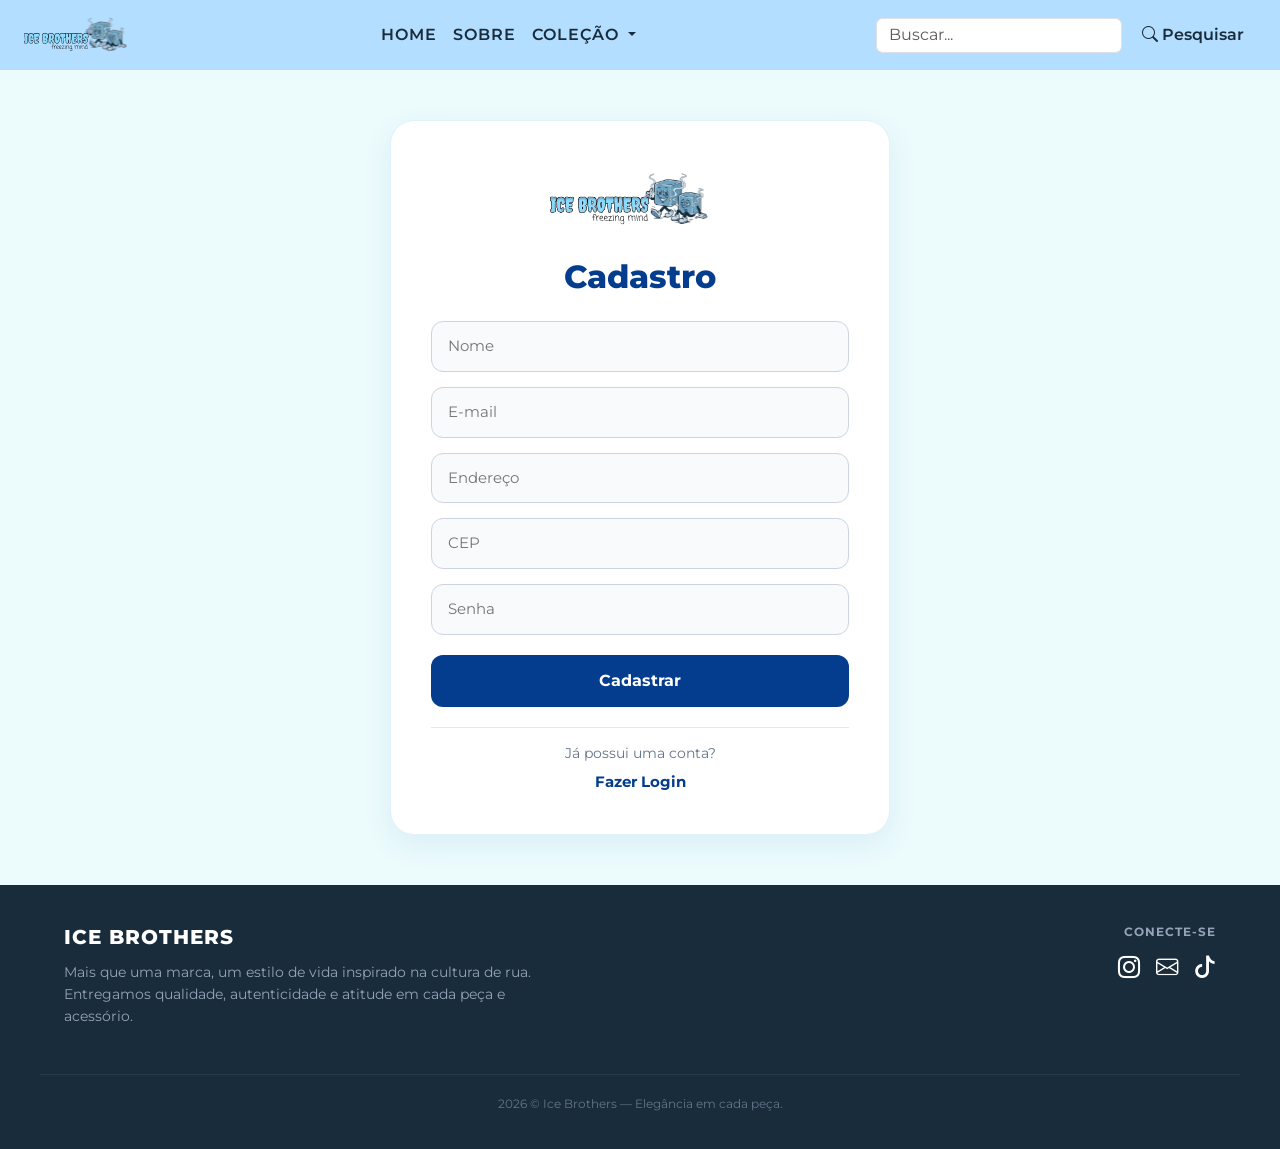
==== templates/cadastro.html @ 22159f24 "arrumando pagina de login e cadastro" ====
<!DOCTYPE html>
<html lang="pt-br">

<head>
    <meta charset="UTF-8">
    <meta name="viewport" content="width=device-width, initial-scale=1.0">
    <title>Ice Brothers | Cadastro</title>
    <!-- Importações essenciais -->
    <link href="https://cdn.jsdelivr.net/npm/bootstrap@5.3.3/dist/css/bootstrap.min.css" rel="stylesheet">
    <link href="https://fonts.googleapis.com/css2?family=Montserrat:wght@300;400;700;900&display=swap" rel="stylesheet">
    <link rel="stylesheet" href="https://cdn.jsdelivr.net/npm/bootstrap-icons@1.13.1/font/bootstrap-icons.min.css">
    <link rel="stylesheet" href="/static/css/cadastro.css">
</head>

<body>
    <div class="site-container">

        <!-- Header (100% de largura) -->
        <header class="header-aura">
            <nav class="navbar navbar-expand-lg navbar-light">
                <div class="container-fluid px-4">
                    <img src="/static/img/logo-brothers.svg" alt="logo-brothers" height="50">

                    <button class="navbar-toggler" type="button" data-bs-toggle="collapse"
                        data-bs-target="#navbarSupportedContent" aria-controls="navbarSupportedContent"
                        aria-expanded="false" aria-label="Toggle navigation">
                        <span class="navbar-toggler-icon"></span>
                    </button>

                    <div class="collapse navbar-collapse" id="navbarSupportedContent">
                        <ul class="navbar-nav mx-auto mb-2 mb-lg-0">
                            <li class="nav-item">
                                <a class="nav-link" href="#hero">HOME</a>
                            </li>
                            <li class="nav-item">
                                <a class="nav-link" href="#sobre">SOBRE</a>
                            </li>
                            <li class="nav-item dropdown">
                                <a class="nav-link dropdown-toggle" href="#" role="button" data-bs-toggle="dropdown">
                                    COLEÇÃO
                                </a>
                                <ul class="dropdown-menu shadow-sm">
                                    <li><a class="dropdown-item" href="#">MOLETOM</a></li>
                                    <li><a class="dropdown-item" href="#">CAMISAS</a></li>
                                    <li><a class="dropdown-item" href="#">ACESSORIOS</a></li>
                                    <li><a class="dropdown-item" href="#">TENIS</a></li>
                                </ul>
                            </li>
                        </ul>

                        <form class="d-flex search-aura align-items-center" role="search">
                            <input class="form-control me-2" type="search" placeholder="Buscar..." aria-label="Search"
                                style="max-height: 35px;">
                            <button class="btn btn-search d-flex align-items-center gap-1" type="submit">
                                <i class="bi bi-search"></i> Pesquisar
                            </button>
                        </form>
                    </div>
                </div>
            </nav>
        </header>

        <!-- Área Central Isolada para Centralização do Form -->
        <main class="main-auth-content">
            <div class="auth-container">
                <div class="auth-side cadastro">
                    <!-- Logo adicionada no topo do formulário -->
                    <div class="logo-box-form">
                        <img src="/static/img/logo-brothers.svg" alt="Ice Brothers" width="180">
                    </div>
                    
                    <h2>Cadastro</h2>

                    <!-- Dados do usuário para cadastro -->
                    <form method="POST" action="/cadastro">
                        <input type="text" name="nome" placeholder="Nome" required>
                        <input type="text" name="email" placeholder="E-mail" required>
                        <input type="text" name="endereço" placeholder="Endereço" required>
                        <input type="text" name="CEP" placeholder="CEP" required>
                        <input type="password" name="senha" placeholder="Senha" required>

                        <!-- Botão para cadastrar -->
                        <button type="submit">Cadastrar</button>
                    </form>
                    
                    <!-- Link de retorno para quem já tem conta -->
                    <div class="cadastro-link">
                        <p>Já possui uma conta?</p>
                        <a href="/login" class="link-voltar">Fazer Login</a>
                    </div>
                </div>
            </div>
        </main>

        <!-- Footer Corrigido (Fora da div do formulário) -->
        <footer class="footer_main" id="footer">
            <div class="footer__container">
                <div class="footer__about">
                    <h3>ICE BROTHERS</h3>
                    <p>Mais que uma marca, um estilo de vida inspirado na cultura de rua. Entregamos qualidade,
                        autenticidade e atitude em cada peça e acessório.</p>
                </div>

                <div class="footer__social">
                    <h4>CONECTE-SE</h4>
                    <div class="icons__footer">
                        <a href="#" target="_blank"><i class="bi bi-instagram"></i></a>
                        <a href="#" target="_blank"><i class="bi bi-envelope"></i></a>
                        <a href="#" target="_blank"><i class="bi bi-tiktok"></i></a>
                    </div>
                </div>
            </div>

            <div class="footer__bottom">
                <p>2026 © Ice Brothers — Elegância em cada peça.</p>
            </div>
        </footer>

    </div>

    <script src="https://cdn.jsdelivr.net/npm/bootstrap@5.3.3/dist/js/bootstrap.bundle.min.js"></script>
</body>

</html>
---- static/css/cadastro.css ----
/* RESET DE ESTILOS */
* {
    margin: 0;
    padding: 0;
    box-sizing: border-box;
    font-family: 'Montserrat', sans-serif;
}

body {
    background-color: #ecfcfd; /* Fundo azul claro padrão */
    width: 100%;
    min-height: 100vh;
}

/* Mantém o Header no topo e o Footer embaixo */
.site-container {
    width: 100%;
    min-height: 100vh;
    display: flex;
    flex-direction: column;
    justify-content: space-between;
}

/* ==========================================
   HEADER / NAVBAR (Igual ao mockup de cima)
   ========================================== */
.header-aura {
    width: 100%;
    background-color: #b3deff !important; /* Cor idêntica ao topo */
}

.header-aura .navbar {
    padding: 10px 0;
}

.header-aura .nav-link {
    color: #192c3b !important;
    font-weight: 600;
    letter-spacing: 1px;
}

.header-aura .btn-search {
    color: #192c3b;
    font-weight: 600;
    border: none;
    background: transparent;
}

/* ==========================================
   ÁREA DE CADASTRO (Formulário)
   ========================================== */
.main-auth-content {
    flex: 1; /* Força o footer a descer */
    display: flex;
    justify-content: center;
    align-items: center;
    padding: 50px 20px;
}

.auth-container {
    width: 100%;
    max-width: 500px; /* Um pouco mais largo que o login devido aos novos campos */
}

.auth-side {
    background-color: #ffffff;
    border-radius: 24px;
    padding: 40px;
    box-shadow: 0 10px 30px rgba(4, 61, 141, 0.08);
    border: 1px solid rgba(179, 222, 255, 0.4);
}

.logo-box-form {
    display: flex;
    justify-content: center;
    margin-bottom: 20px;
}

.logo-box-form img {
    height: auto;
}

.auth-side h2 {
    text-align: center;
    color: #043d8d;
    font-weight: 800;
    margin-bottom: 25px;
}

.auth-side form {
    display: flex;
    flex-direction: column;
    gap: 15px;
}

.auth-side input {
    padding: 13px 16px;
    border: 1px solid #cbd5e1;
    border-radius: 12px;
    font-size: 0.95rem;
    outline: none;
    transition: 0.3s;
    background-color: #f8fafc;
}

.auth-side input:focus {
    border-color: #043d8d;
    background-color: #ffffff;
    box-shadow: 0 0 0 3px rgba(4, 61, 141, 0.1);
}

.auth-side button[type="submit"] {
    padding: 14px;
    border: none;
    border-radius: 12px;
    background-color: #043d8d;
    color: white;
    font-size: 1rem;
    font-weight: 700;
    cursor: pointer;
    transition: 0.3s;
    margin-top: 5px;
}

.auth-side button[type="submit"]:hover {
    background-color: #002d6e;
    transform: translateY(-1px);
}

.cadastro-link {
    margin-top: 20px;
    text-align: center;
    border-top: 1px solid #e2e8f0;
    padding-top: 15px;
}

.cadastro-link p {
    color: #64748b;
    font-size: 0.9rem;
    margin-bottom: 5px;
}

.link-voltar {
    color: #043d8d;
    font-weight: 700;
    text-decoration: none;
    font-size: 0.95rem;
}

.link-voltar:hover {
    text-decoration: underline;
}

/* ==========================================
   FOOTER (Igual ao mockup escuro de baixo)
   ========================================== */
.footer_main {
    width: 100%;
    background-color: #192c3b; /* Tom escuro correspondente */
    color: #ffffff;
    padding: 40px 0 20px 0;
}

.footer__container {
    max-width: 1200px;
    margin: 0 auto;
    padding: 0 24px;
    display: flex;
    justify-content: space-between;
    align-items: flex-start;
    gap: 40px;
}

.footer__about {
    max-width: 500px;
}

.footer__about h3 {
    font-size: 20px;
    font-weight: 800;
    letter-spacing: 1px;
    margin-bottom: 12px;
}

.footer__about p {
    color: #94a3b8;
    font-size: 14px;
    line-height: 1.6;
}

.footer__social {
    text-align: right;
}

.footer__social h4 {
    font-size: 12px;
    font-weight: 700;
    letter-spacing: 1px;
    color: #94a3b8;
    margin-bottom: 12px;
}

.icons__footer {
    display: flex;
    gap: 16px;
    justify-content: flex-end;
}

.icons__footer a {
    color: #ffffff;
    font-size: 1.4rem;
    transition: color 0.2s;
}

.icons__footer a:hover {
    color: #b3deff;
}

.footer__bottom {
    width: 100%;
    max-width: 1200px;
    margin: 30px auto 0 auto;
    padding: 20px 24px 0 24px;
    border-top: 1px solid #243b4e;
    text-align: center;
    font-size: 12px;
    color: #64748b;
}
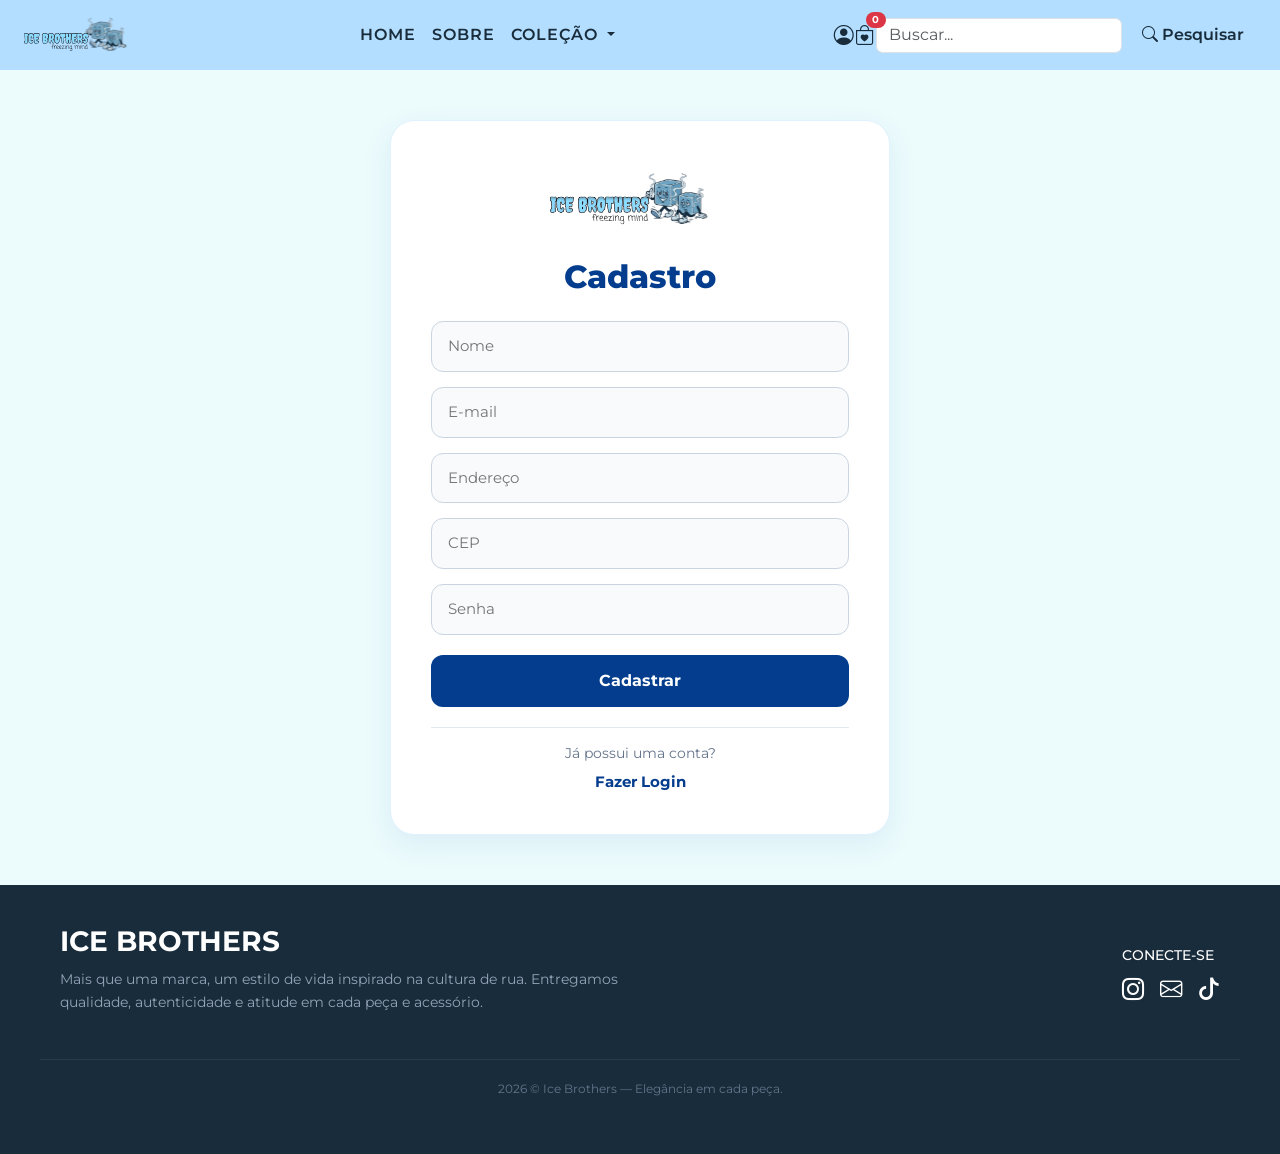
==== commit 3f90e423: "arrumei as rotas" ====
--- a/templates/cadastro.html
+++ b/templates/cadastro.html
@@ -48,6 +48,34 @@
                             </li>
                         </ul>
 
+                        <div class="d-flex align-items-center gap-3-custom">
+
+                            <!-- Dropdown do Usuário (Login/Cadastro) -->
+                            <div class="dropdown">
+                                <a class="nav-link text-dark fs-5" href="#" role="button" data-bs-toggle="dropdown"
+                                    aria-expanded="false">
+                                    <i class="bi bi-person-circle"></i>
+                                </a>
+                                <ul class="dropdown-menu dropdown-menu-end shadow-sm">
+                                    <li><a class="dropdown-item" href="#">LOGIN</a></li>
+                                    <li><a class="dropdown-item" href="/cadastro">CADASTRO</a></li>
+                                </ul>
+                            </div>
+
+                            <!-- Ícone do Carrinho de Compras -->
+                            <a class="nav-link text-dark fs-5 position-relative" href="/carrinho">
+                                <i class="bi bi-bag-heart"></i>
+                                <!-- Você também pode usar "bi-cart3" se preferir o carrinho clássico -->
+                                <!-- Contador de itens do carrinho (Opcional, aquela bolinha vermelha estilosa) -->
+                                <span
+                                    class="position-absolute top-0 start-100 translate-middle badge rounded-pill bg-danger"
+                                    style="font-size: 10px; padding: 3px 6px;">
+                                    0
+                                </span>
+                            </a>
+
+                        </div>
+
                         <form class="d-flex search-aura align-items-center" role="search">
                             <input class="form-control me-2" type="search" placeholder="Buscar..." aria-label="Search"
                                 style="max-height: 35px;">
@@ -68,7 +96,7 @@
                     <div class="logo-box-form">
                         <img src="/static/img/logo-brothers.svg" alt="Ice Brothers" width="180">
                     </div>
-                    
+
                     <h2>Cadastro</h2>
 
                     <!-- Dados do usuário para cadastro -->
@@ -82,7 +110,7 @@
                         <!-- Botão para cadastrar -->
                         <button type="submit">Cadastrar</button>
                     </form>
-                    
+
                     <!-- Link de retorno para quem já tem conta -->
                     <div class="cadastro-link">
                         <p>Já possui uma conta?</p>
--- a/static/css/cadastro.css
+++ b/static/css/cadastro.css
@@ -1,4 +1,4 @@
-/* RESET DE ESTILOS */
+
 * {
     margin: 0;
     padding: 0;
@@ -7,12 +7,12 @@
 }
 
 body {
-    background-color: #ecfcfd; /* Fundo azul claro padrão */
+    background-color: #ecfcfd;
     width: 100%;
     min-height: 100vh;
 }
 
-/* Mantém o Header no topo e o Footer embaixo */
+
 .site-container {
     width: 100%;
     min-height: 100vh;
@@ -21,12 +21,10 @@
     justify-content: space-between;
 }
 
-/* ==========================================
-   HEADER / NAVBAR (Igual ao mockup de cima)
-   ========================================== */
+
 .header-aura {
     width: 100%;
-    background-color: #b3deff !important; /* Cor idêntica ao topo */
+    background-color: #b3deff !important;
 }
 
 .header-aura .navbar {
@@ -46,11 +44,9 @@
     background: transparent;
 }
 
-/* ==========================================
-   ÁREA DE CADASTRO (Formulário)
-   ========================================== */
+
 .main-auth-content {
-    flex: 1; /* Força o footer a descer */
+    flex: 1;
     display: flex;
     justify-content: center;
     align-items: center;
@@ -59,7 +55,7 @@
 
 .auth-container {
     width: 100%;
-    max-width: 500px; /* Um pouco mais largo que o login devido aos novos campos */
+    max-width: 500px;
 }
 
 .auth-side {
@@ -151,36 +147,36 @@
     text-decoration: underline;
 }
 
-/* ==========================================
-   FOOTER (Igual ao mockup escuro de baixo)
-   ========================================== */
+
 .footer_main {
     width: 100%;
-    background-color: #192c3b; /* Tom escuro correspondente */
+    background-color: #192c3b; 
     color: #ffffff;
-    padding: 40px 0 20px 0;
+    padding: 40px 0;
+    clear: both;
 }
 
 .footer__container {
     max-width: 1200px;
     margin: 0 auto;
-    padding: 0 24px;
+    padding: 0 20px;
     display: flex;
     justify-content: space-between;
-    align-items: flex-start;
-    gap: 40px;
+    align-items: center;
+    flex-wrap: wrap;
+    gap: 20px;
 }
 
 .footer__about {
-    max-width: 500px;
+    max-width: 600px;
+    text-align: left;
 }
 
 .footer__about h3 {
-    font-size: 20px;
-    font-weight: 800;
-    letter-spacing: 1px;
-    margin-bottom: 12px;
-}
+    margin-bottom: 10px;
+    font-weight: 700;
+}
+
 
 .footer__about p {
     color: #94a3b8;
@@ -188,16 +184,10 @@
     line-height: 1.6;
 }
 
-.footer__social {
-    text-align: right;
-}
 
 .footer__social h4 {
-    font-size: 12px;
-    font-weight: 700;
-    letter-spacing: 1px;
-    color: #94a3b8;
-    margin-bottom: 12px;
+    font-size: 14px;
+    margin-bottom: 10px;
 }
 
 .icons__footer {
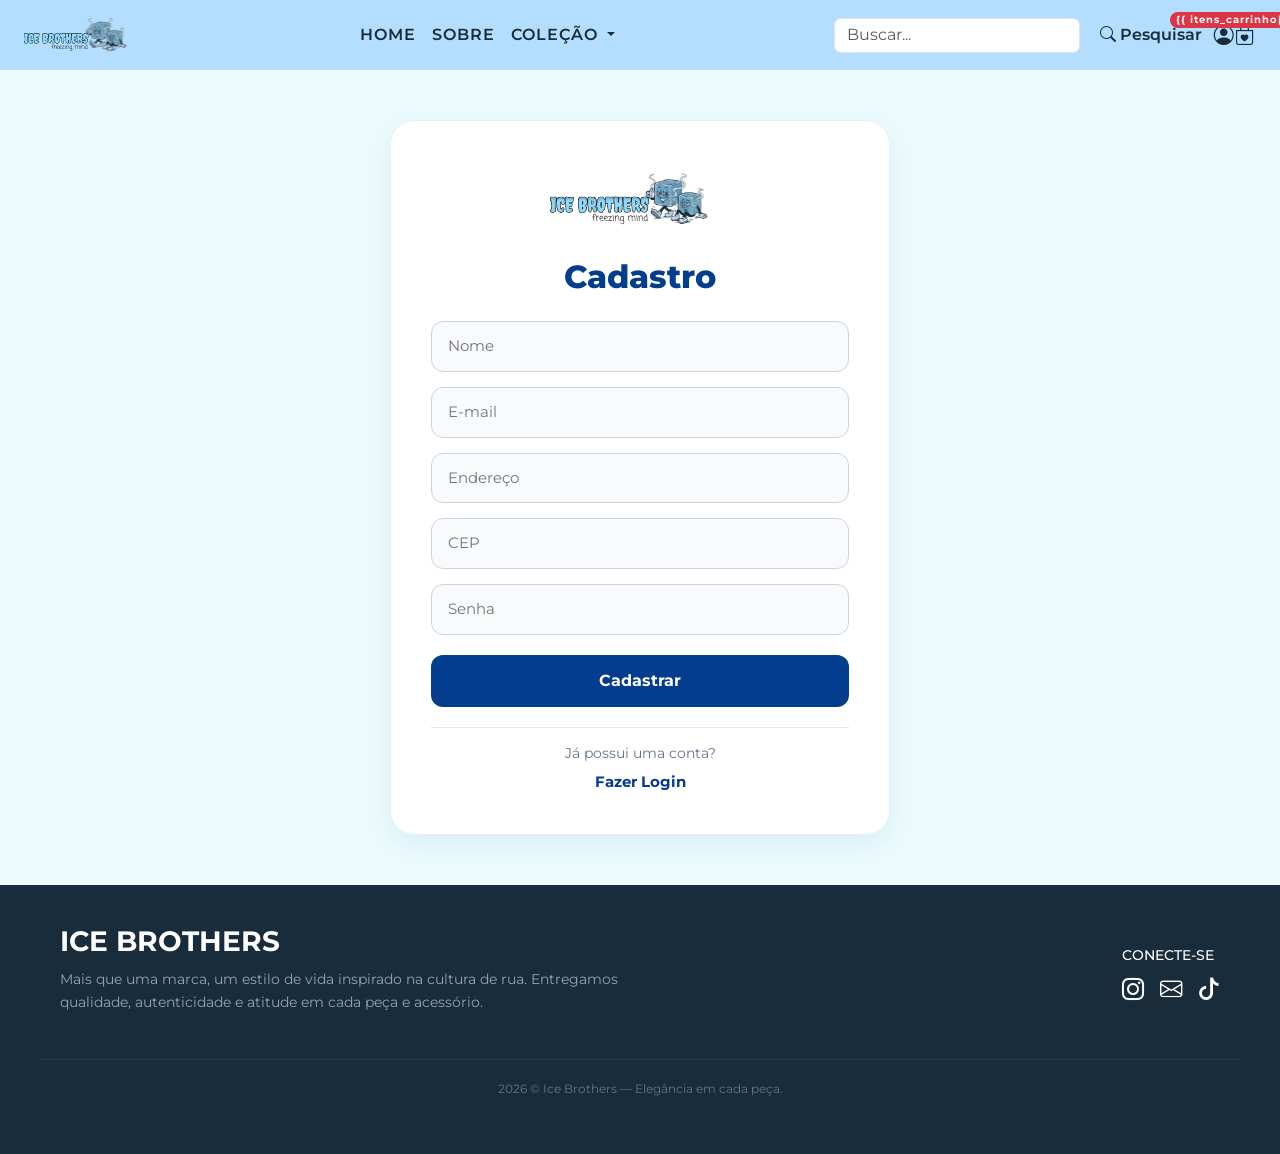
==== commit 4a541a96: "pagina corrigidas" ====
--- a/templates/cadastro.html
+++ b/templates/cadastro.html
@@ -15,7 +15,7 @@
 <body>
     <div class="site-container">
 
-        <!-- Header (100% de largura) -->
+       
         <header class="header-aura">
             <nav class="navbar navbar-expand-lg navbar-light">
                 <div class="container-fluid px-4">
@@ -30,10 +30,10 @@
                     <div class="collapse navbar-collapse" id="navbarSupportedContent">
                         <ul class="navbar-nav mx-auto mb-2 mb-lg-0">
                             <li class="nav-item">
-                                <a class="nav-link" href="#hero">HOME</a>
+                                <a class="nav-link" href="/">HOME</a>
                             </li>
                             <li class="nav-item">
-                                <a class="nav-link" href="#sobre">SOBRE</a>
+                                <a class="nav-link" href="/sobre">SOBRE</a>
                             </li>
                             <li class="nav-item dropdown">
                                 <a class="nav-link dropdown-toggle" href="#" role="button" data-bs-toggle="dropdown">
@@ -48,7 +48,15 @@
                             </li>
                         </ul>
 
-                        <div class="d-flex align-items-center gap-3-custom">
+                       
+
+                        <form class="d-flex search-aura align-items-center" role="search">
+                            <input class="form-control me-2" type="search" placeholder="Buscar..." aria-label="Search"
+                                style="max-height: 35px;">
+                            <button class="btn btn-search d-flex align-items-center gap-1" type="submit">
+                                <i class="bi bi-search"></i> Pesquisar
+                            </button> 
+                            <div class="d-flex align-items-center gap-3-custom">
 
                             <!-- Dropdown do Usuário (Login/Cadastro) -->
                             <div class="dropdown">
@@ -57,31 +65,23 @@
                                     <i class="bi bi-person-circle"></i>
                                 </a>
                                 <ul class="dropdown-menu dropdown-menu-end shadow-sm">
-                                    <li><a class="dropdown-item" href="#">LOGIN</a></li>
+                                    <li><a class="dropdown-item" href="/logar">LOGIN</a></li>
                                     <li><a class="dropdown-item" href="/cadastro">CADASTRO</a></li>
                                 </ul>
                             </div>
 
-                            <!-- Ícone do Carrinho de Compras -->
+                            <!-- icone carrinho-->
                             <a class="nav-link text-dark fs-5 position-relative" href="/carrinho">
                                 <i class="bi bi-bag-heart"></i>
-                                <!-- Você também pode usar "bi-cart3" se preferir o carrinho clássico -->
-                                <!-- Contador de itens do carrinho (Opcional, aquela bolinha vermelha estilosa) -->
+                               
                                 <span
                                     class="position-absolute top-0 start-100 translate-middle badge rounded-pill bg-danger"
                                     style="font-size: 10px; padding: 3px 6px;">
-                                    0
+                                    {{ itens_carrinho|length }}
                                 </span>
                             </a>
 
                         </div>
-
-                        <form class="d-flex search-aura align-items-center" role="search">
-                            <input class="form-control me-2" type="search" placeholder="Buscar..." aria-label="Search"
-                                style="max-height: 35px;">
-                            <button class="btn btn-search d-flex align-items-center gap-1" type="submit">
-                                <i class="bi bi-search"></i> Pesquisar
-                            </button>
                         </form>
                     </div>
                 </div>
@@ -99,7 +99,7 @@
 
                     <h2>Cadastro</h2>
 
-                    <!-- Dados do usuário para cadastro -->
+                    <!-- dados do usuário para cadastro -->
                     <form method="POST" action="/cadastro">
                         <input type="text" name="nome" placeholder="Nome" required>
                         <input type="text" name="email" placeholder="E-mail" required>
@@ -107,20 +107,20 @@
                         <input type="text" name="CEP" placeholder="CEP" required>
                         <input type="password" name="senha" placeholder="Senha" required>
 
-                        <!-- Botão para cadastrar -->
-                        <button type="submit">Cadastrar</button>
+                        <!-- botão para cadastrar -->
+                        <button type="submit" href="/logar">Cadastrar</button>
                     </form>
 
-                    <!-- Link de retorno para quem já tem conta -->
+                    <!-- link de retorno para quem já tem conta -->
                     <div class="cadastro-link">
                         <p>Já possui uma conta?</p>
-                        <a href="/login" class="link-voltar">Fazer Login</a>
+                        <a href="/logar" class="link-voltar">Fazer Login</a>
                     </div>
                 </div>
             </div>
         </main>
 
-        <!-- Footer Corrigido (Fora da div do formulário) -->
+        <!-- footer -->
         <footer class="footer_main" id="footer">
             <div class="footer__container">
                 <div class="footer__about">
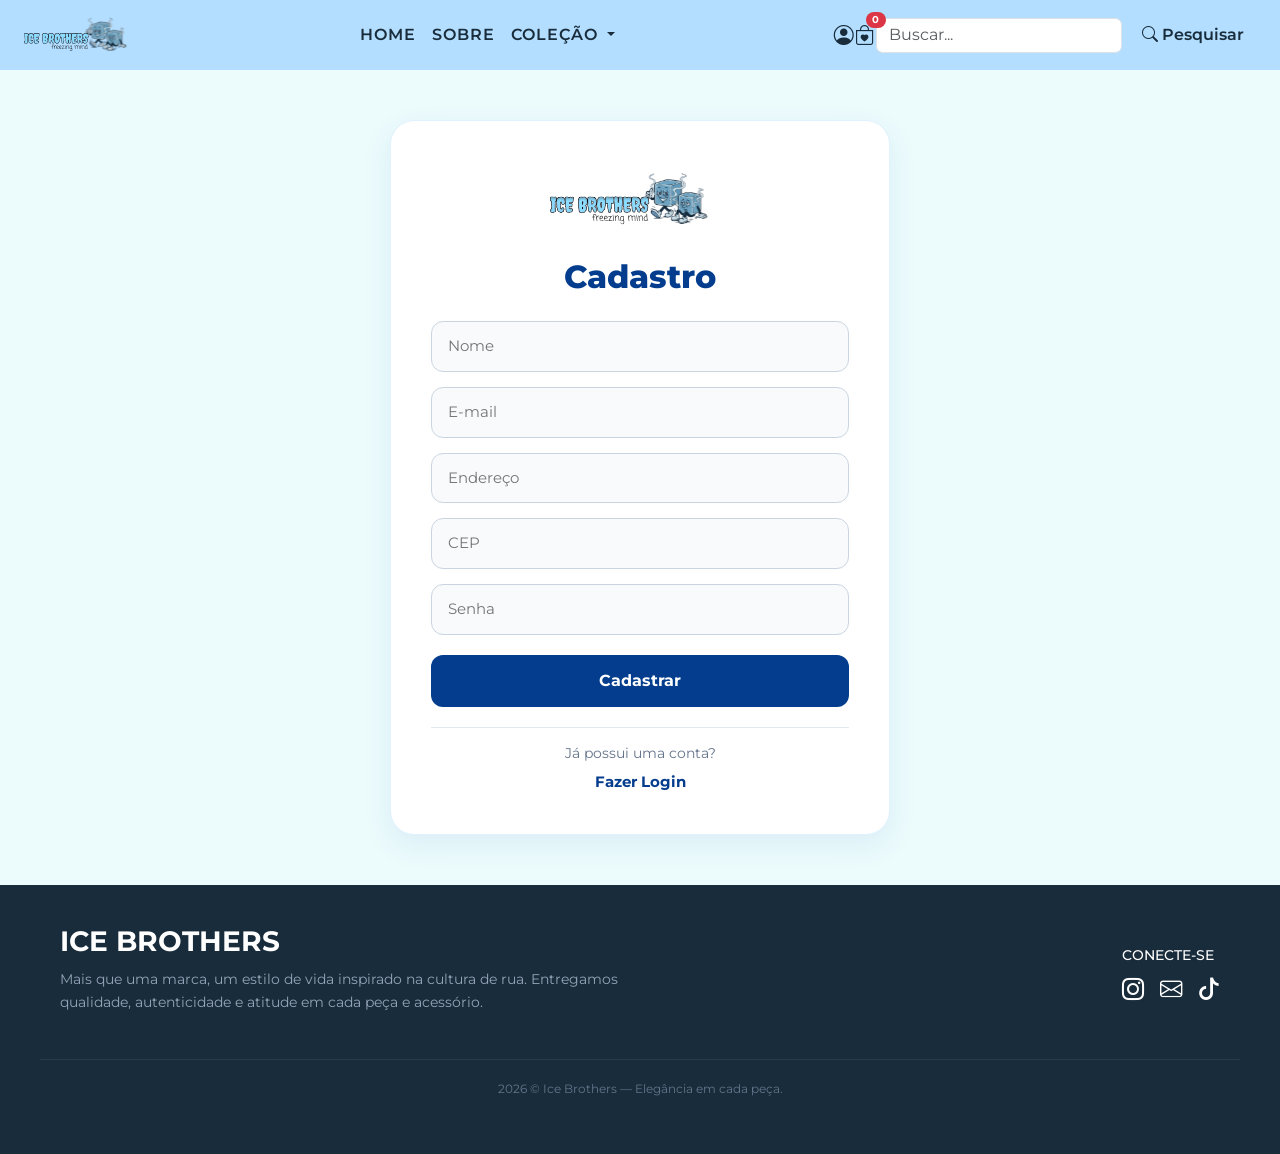
==== commit 2d826a87: "Merge af169bb03258e9385ce3e41f55acfb63b0009275 into 48ca4681221bcee3e02923a923e6128c507daf7f" ====
--- a/templates/cadastro.html
+++ b/templates/cadastro.html
@@ -48,15 +48,7 @@
                             </li>
                         </ul>
 
-                       
-
-                        <form class="d-flex search-aura align-items-center" role="search">
-                            <input class="form-control me-2" type="search" placeholder="Buscar..." aria-label="Search"
-                                style="max-height: 35px;">
-                            <button class="btn btn-search d-flex align-items-center gap-1" type="submit">
-                                <i class="bi bi-search"></i> Pesquisar
-                            </button> 
-                            <div class="d-flex align-items-center gap-3-custom">
+                        <div class="d-flex align-items-center gap-3-custom">
 
                             <!-- Dropdown do Usuário (Login/Cadastro) -->
                             <div class="dropdown">
@@ -65,7 +57,7 @@
                                     <i class="bi bi-person-circle"></i>
                                 </a>
                                 <ul class="dropdown-menu dropdown-menu-end shadow-sm">
-                                    <li><a class="dropdown-item" href="/logar">LOGIN</a></li>
+                                    <li><a class="dropdown-item" href="/login">LOGIN</a></li>
                                     <li><a class="dropdown-item" href="/cadastro">CADASTRO</a></li>
                                 </ul>
                             </div>
@@ -77,11 +69,18 @@
                                 <span
                                     class="position-absolute top-0 start-100 translate-middle badge rounded-pill bg-danger"
                                     style="font-size: 10px; padding: 3px 6px;">
-                                    {{ itens_carrinho|length }}
+                                    0
                                 </span>
                             </a>
 
                         </div>
+
+                        <form class="d-flex search-aura align-items-center" role="search">
+                            <input class="form-control me-2" type="search" placeholder="Buscar..." aria-label="Search"
+                                style="max-height: 35px;">
+                            <button class="btn btn-search d-flex align-items-center gap-1" type="submit">
+                                <i class="bi bi-search"></i> Pesquisar
+                            </button>
                         </form>
                     </div>
                 </div>
@@ -108,7 +107,7 @@
                         <input type="password" name="senha" placeholder="Senha" required>
 
                         <!-- botão para cadastrar -->
-                        <button type="submit" href="/logar">Cadastrar</button>
+                        <button type="submit">Cadastrar</button>
                     </form>
 
                     <!-- link de retorno para quem já tem conta -->
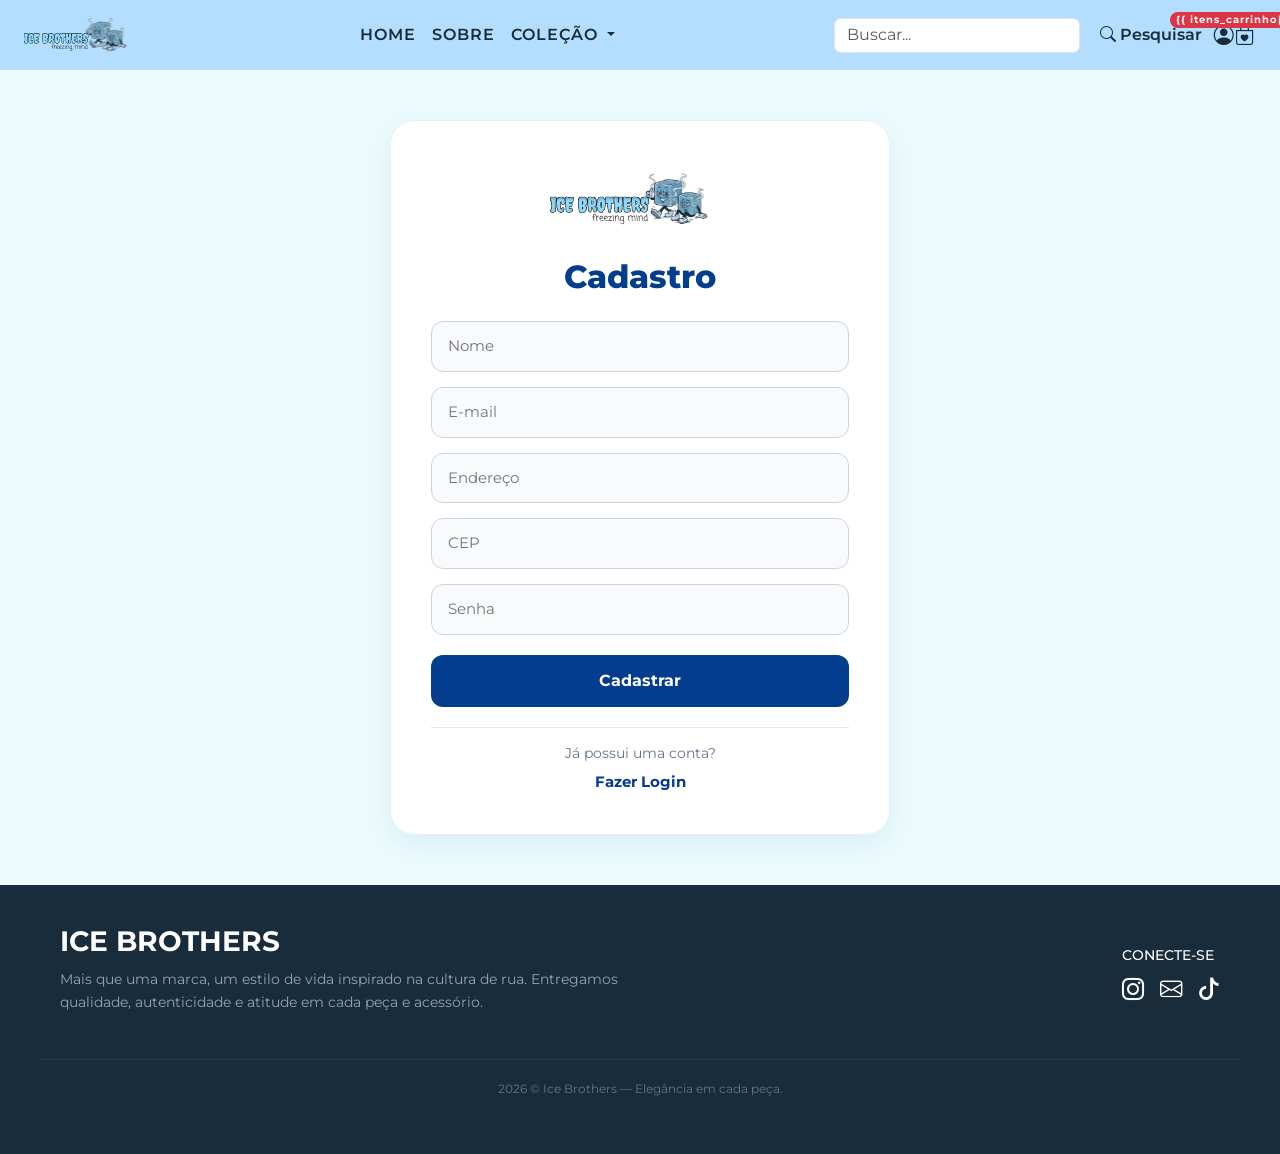
==== commit 967b0daf: "Merge pull request #18 from oliviawyy:pagina_camisas pagina corrigidas" ====
--- a/templates/cadastro.html
+++ b/templates/cadastro.html
@@ -48,7 +48,15 @@
                             </li>
                         </ul>
 
-                        <div class="d-flex align-items-center gap-3-custom">
+                       
+
+                        <form class="d-flex search-aura align-items-center" role="search">
+                            <input class="form-control me-2" type="search" placeholder="Buscar..." aria-label="Search"
+                                style="max-height: 35px;">
+                            <button class="btn btn-search d-flex align-items-center gap-1" type="submit">
+                                <i class="bi bi-search"></i> Pesquisar
+                            </button> 
+                            <div class="d-flex align-items-center gap-3-custom">
 
                             <!-- Dropdown do Usuário (Login/Cadastro) -->
                             <div class="dropdown">
@@ -57,7 +65,7 @@
                                     <i class="bi bi-person-circle"></i>
                                 </a>
                                 <ul class="dropdown-menu dropdown-menu-end shadow-sm">
-                                    <li><a class="dropdown-item" href="/login">LOGIN</a></li>
+                                    <li><a class="dropdown-item" href="/logar">LOGIN</a></li>
                                     <li><a class="dropdown-item" href="/cadastro">CADASTRO</a></li>
                                 </ul>
                             </div>
@@ -69,18 +77,11 @@
                                 <span
                                     class="position-absolute top-0 start-100 translate-middle badge rounded-pill bg-danger"
                                     style="font-size: 10px; padding: 3px 6px;">
-                                    0
+                                    {{ itens_carrinho|length }}
                                 </span>
                             </a>
 
                         </div>
-
-                        <form class="d-flex search-aura align-items-center" role="search">
-                            <input class="form-control me-2" type="search" placeholder="Buscar..." aria-label="Search"
-                                style="max-height: 35px;">
-                            <button class="btn btn-search d-flex align-items-center gap-1" type="submit">
-                                <i class="bi bi-search"></i> Pesquisar
-                            </button>
                         </form>
                     </div>
                 </div>
@@ -107,7 +108,7 @@
                         <input type="password" name="senha" placeholder="Senha" required>
 
                         <!-- botão para cadastrar -->
-                        <button type="submit">Cadastrar</button>
+                        <button type="submit" href="/logar">Cadastrar</button>
                     </form>
 
                     <!-- link de retorno para quem já tem conta -->
